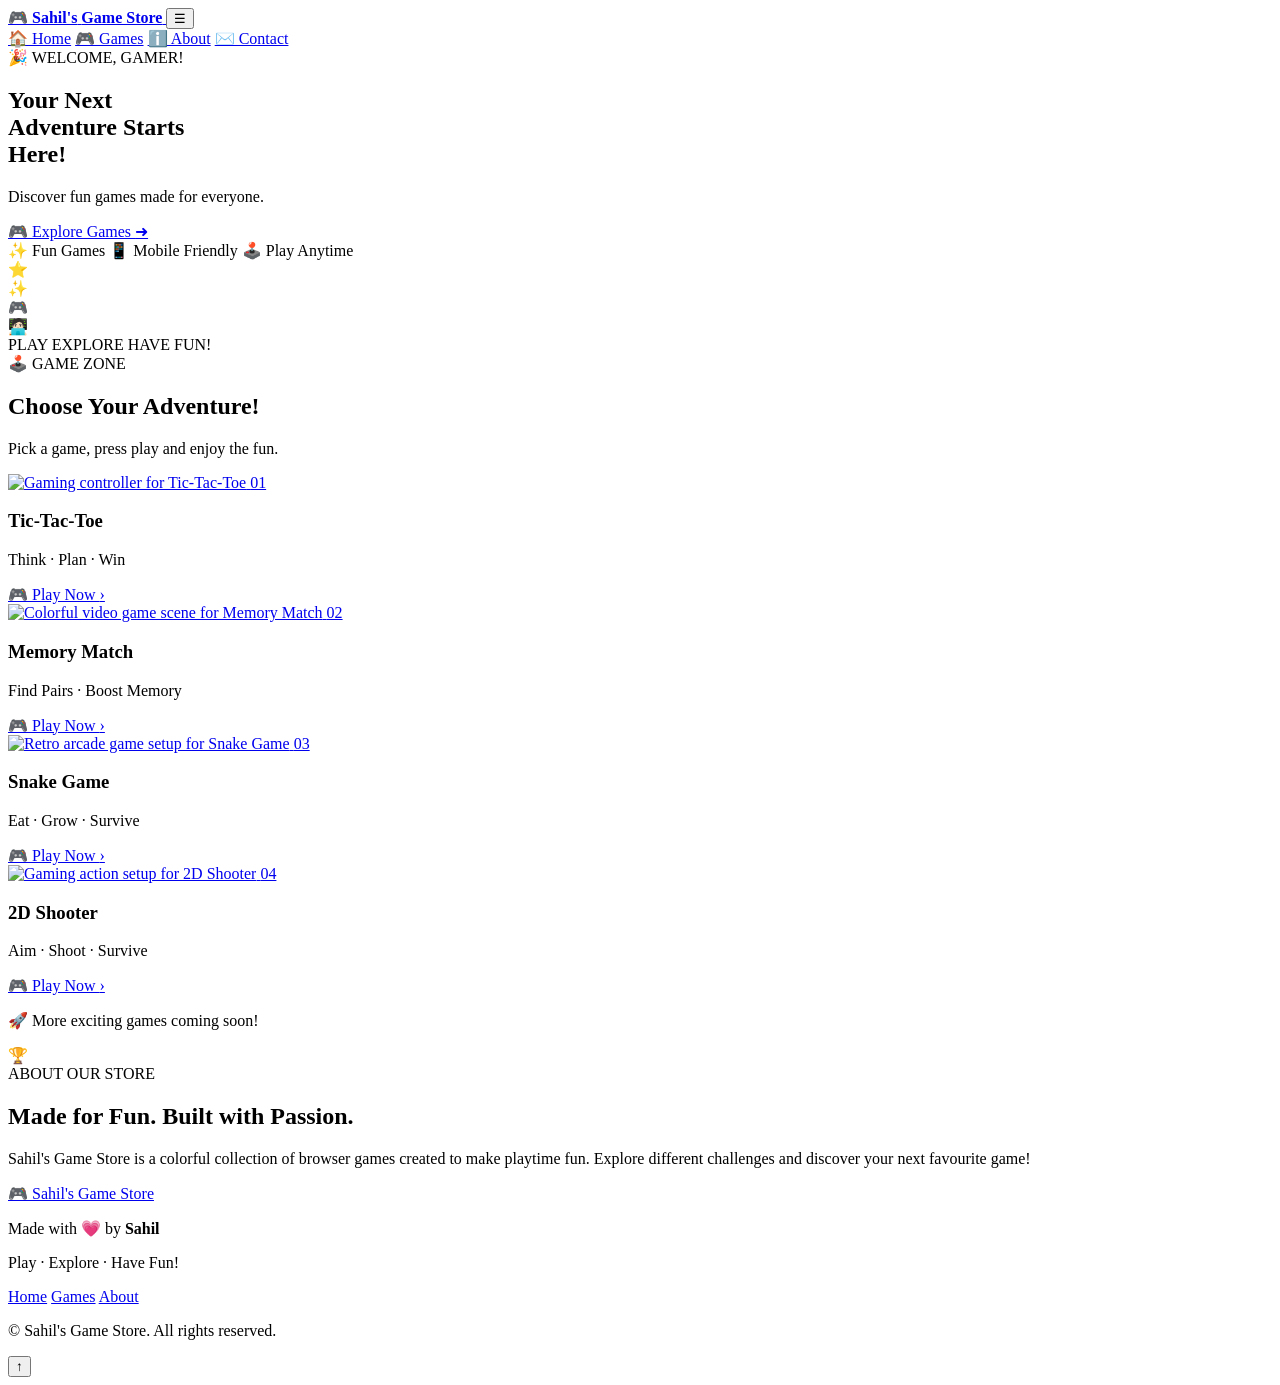
==== index.html @ 8248812a "Add files via upload" ====
<!DOCTYPE html>
<html lang="en">
<head>
  <meta charset="UTF-8">
  <meta name="viewport" content="width=device-width, initial-scale=1.0">

  <meta name="theme-color" content="#06143b">
  <meta name="description" content="Sahil's Game Store — Play, Explore, Have Fun!">

  <title>Sahil's Game Store | Play & Have Fun</title>

  <link rel="stylesheet" href="styles/style.css">
</head>
<body>

  <!-- ========== HEADER ========== -->
  <header class="header">
    <a href="#home" class="brand">
      <span class="brand-icon">🎮</span>
      <span class="brand-text">
        <strong>Sahil's</strong>
        <b>Game Store</b>
      </span>
    </a>

    <button class="menu-toggle" id="menuToggle"
      aria-label="Toggle navigation" aria-expanded="false">
      ☰
    </button>

    <nav class="navbar" id="navbar">
      <a href="#home" class="nav-link active">🏠 Home</a>
      <a href="#games" class="nav-link">🎮 Games</a>
      <a href="#about" class="nav-link">ℹ️ About</a>
      <a href="#contact" class="nav-link">✉️ Contact</a>
    </nav>
  </header>

  <main>
    <!-- ========== HERO SECTION ========== -->
    <section class="hero" id="home">
      <div class="hero-content">
        <span class="hero-tag">🎉 WELCOME, GAMER!</span>

        <h1>
          Your Next<br>
          <span>Adventure Starts</span><br>
          Here!
        </h1>

        <p>Discover fun games made for everyone.</p>

        <a href="#games" class="hero-button">
          🎮 Explore Games <span>➜</span>
        </a>

        <div class="hero-features">
          <span>✨ Fun Games</span>
          <span>📱 Mobile Friendly</span>
          <span>🕹️ Play Anytime</span>
        </div>
      </div>

      <div class="hero-art">
        <div class="art-glow"></div>

        <div class="floating-icon star-one">⭐</div>
        <div class="floating-icon star-two">✨</div>
        <div class="floating-icon star-three">🎮</div>

        <div class="gamer-emoji" aria-label="Cartoon gamer">🧑🏻‍💻</div>
        <div class="gamer-caption">
          <span>PLAY</span>
          <span>EXPLORE</span>
          <span>HAVE FUN!</span>
        </div>
      </div>
    </section>

    <!-- ========== GAMES SECTION ========== -->
    <section class="games-section" id="games">
      <div class="section-heading">
        <span class="section-tag">🕹️ GAME ZONE</span>
        <h2>Choose Your <span>Adventure!</span></h2>
        <p>Pick a game, press play and enjoy the fun.</p>
      </div>

      <div class="game-grid">

        <!-- GAME 1 -->
        <article class="game-card yellow-card">
          <a class="game-image-link"
             href="games/tic-tac-toe/index.html"
             aria-label="Play Tic-Tac-Toe">
            <img
              src="https://images.unsplash.com/photo-1612287230202-1ff1d85d1bdf?auto=format&fit=crop&w=900&q=85"
              alt="Gaming controller for Tic-Tac-Toe"
              class="game-image"
              loading="lazy">
            <span class="game-number">01</span>
          </a>

          <div class="game-info">
            <h3>Tic-Tac-Toe</h3>
            <p>Think · Plan · Win</p>
            <a href="games/tic-tac-toe/index.html"
               class="play-button">🎮 Play Now <span>›</span></a>
          </div>
        </article>

        <!-- GAME 2 -->
        <article class="game-card cyan-card">
          <a class="game-image-link"
             href="games/memory-match/index.html"
             aria-label="Play Memory Match">
            <img
              src="https://images.unsplash.com/photo-1493711662062-fa541adb3fc8?auto=format&fit=crop&w=900&q=85"
              alt="Colorful video game scene for Memory Match"
              class="game-image"
              loading="lazy">
            <span class="game-number">02</span>
          </a>

          <div class="game-info">
            <h3>Memory Match</h3>
            <p>Find Pairs · Boost Memory</p>
            <a href="games/memory-match/index.html"
               class="play-button">🎮 Play Now <span>›</span></a>
          </div>
        </article>

        <!-- GAME 3 -->
        <article class="game-card green-card">
          <a class="game-image-link"
             href="games/snake-game/index.html"
             aria-label="Play Snake Game">
            <img
              src="https://images.unsplash.com/photo-1550745165-9bc0b252726f?auto=format&fit=crop&w=900&q=85"
              alt="Retro arcade game setup for Snake Game"
              class="game-image"
              loading="lazy">
            <span class="game-number">03</span>
          </a>

          <div class="game-info">
            <h3>Snake Game</h3>
            <p>Eat · Grow · Survive</p>
            <a href="games/snake-game/index.html"
               class="play-button">🎮 Play Now <span>›</span></a>
          </div>
        </article>

        <!-- GAME 4 -->
        <article class="game-card pink-card">
          <a class="game-image-link"
             href="games/2d-shooter/index.html"
             aria-label="Play 2D Shooter">
            <img
              src="https://images.unsplash.com/photo-1542751371-adc38448a05e?auto=format&fit=crop&w=900&q=85"
              alt="Gaming action setup for 2D Shooter"
              class="game-image"
              loading="lazy">
            <span class="game-number">04</span>
          </a>

          <div class="game-info">
            <h3>2D Shooter</h3>
            <p>Aim · Shoot · Survive</p>
            <a href="games/2d-shooter/index.html"
               class="play-button">🎮 Play Now <span>›</span></a>
          </div>
        </article>

      </div>

      <p class="more-games">
        🚀 More exciting games coming soon!
      </p>
    </section>

    <!-- ========== ABOUT SECTION ========== -->
    <section class="about-section" id="about">
      <div class="about-icon">🏆</div>
      <div>
        <span class="section-tag">ABOUT OUR STORE</span>
        <h2>Made for Fun. Built with Passion.</h2>
        <p>
          Sahil's Game Store is a colorful collection of browser games
          created to make playtime fun. Explore different challenges
          and discover your next favourite game!
        </p>
      </div>
    </section>
  </main>

  <!-- ========== FOOTER ========== -->
  <footer class="footer" id="contact">
    <div class="footer-wave"></div>

    <div class="footer-content">
      <a href="#home" class="footer-brand">🎮 Sahil's Game Store</a>
      <p>Made with 💗 by <strong>Sahil</strong></p>
      <p class="footer-tagline">Play · Explore · Have Fun!</p>

      <div class="footer-links">
        <a href="#home">Home</a>
        <a href="#games">Games</a>
        <a href="#about">About</a>
      </div>

      <p class="copyright">
        © <span id="year"></span> Sahil's Game Store. All rights reserved.
      </p>
    </div>
  </footer>

  <button id="backToTop" class="back-to-top"
    aria-label="Back to top">↑</button>

  <script src="scripts/script.js"></script>
</body>
</html>
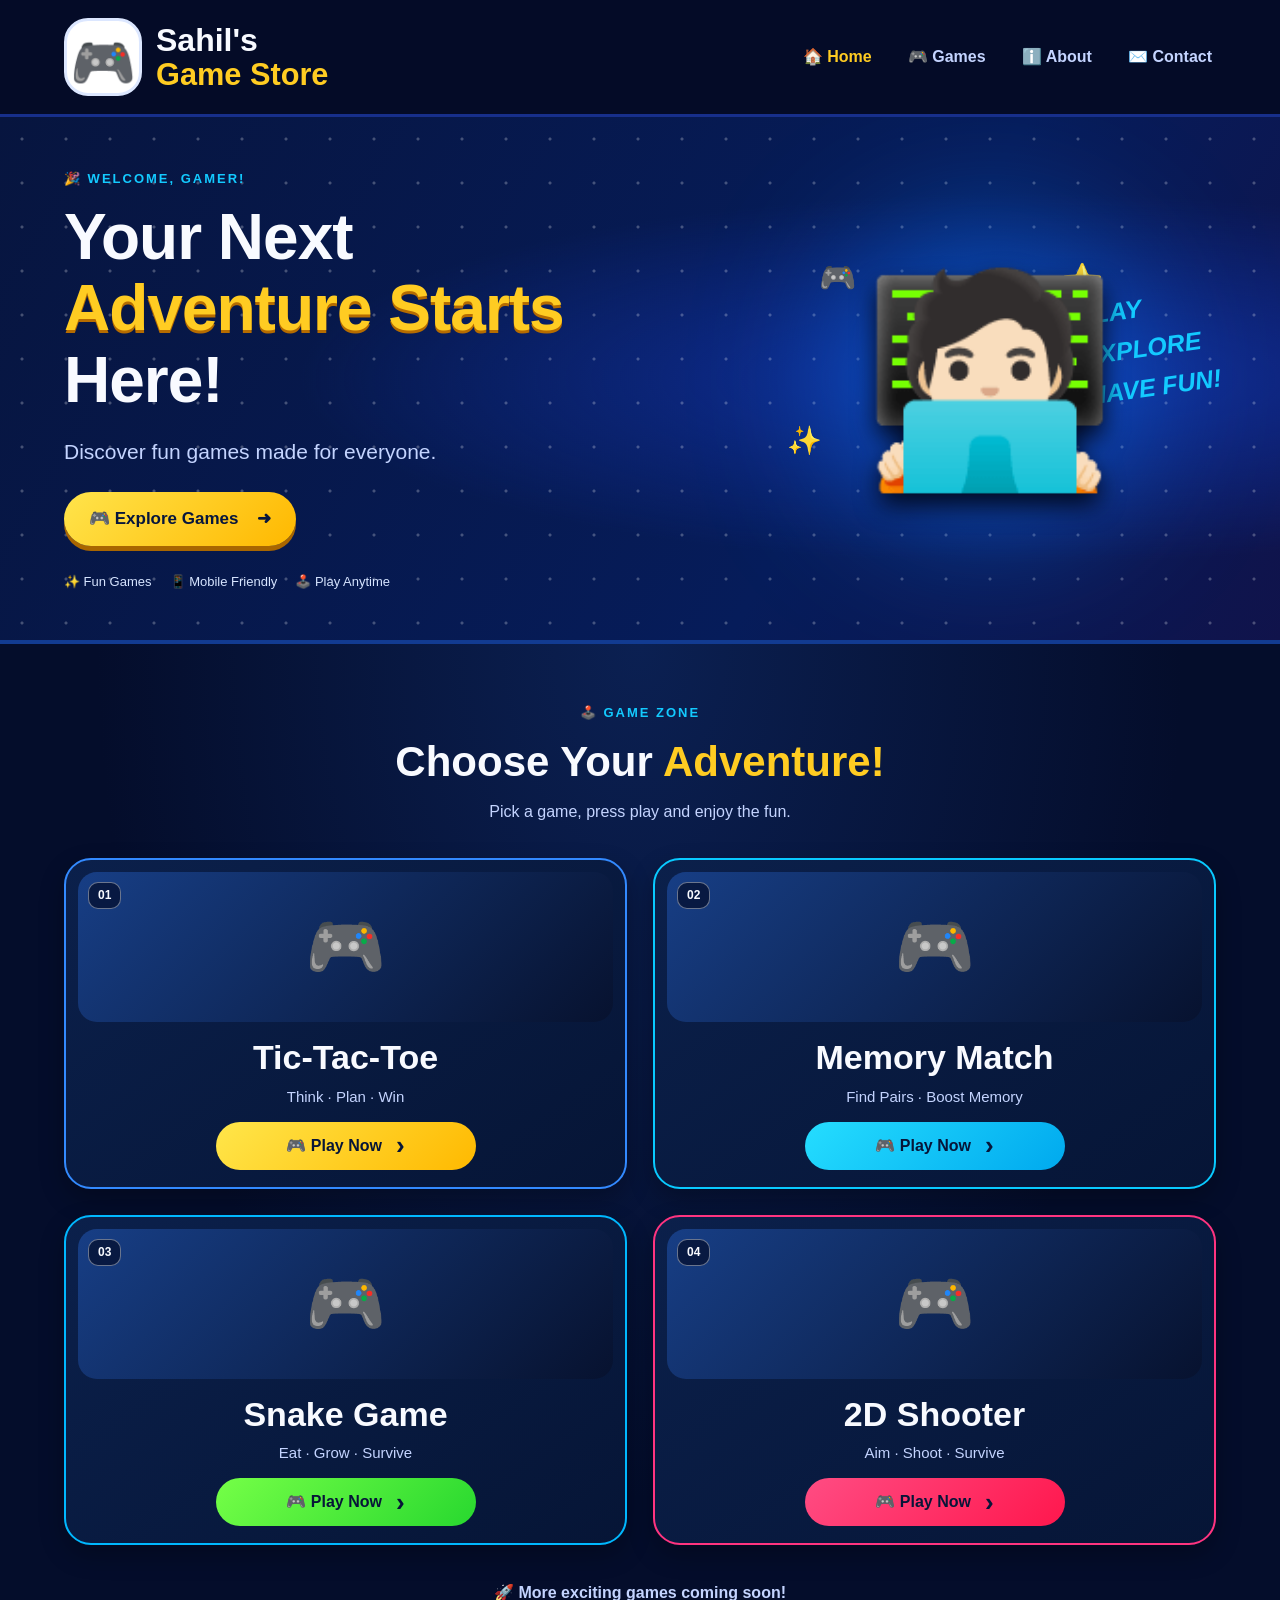
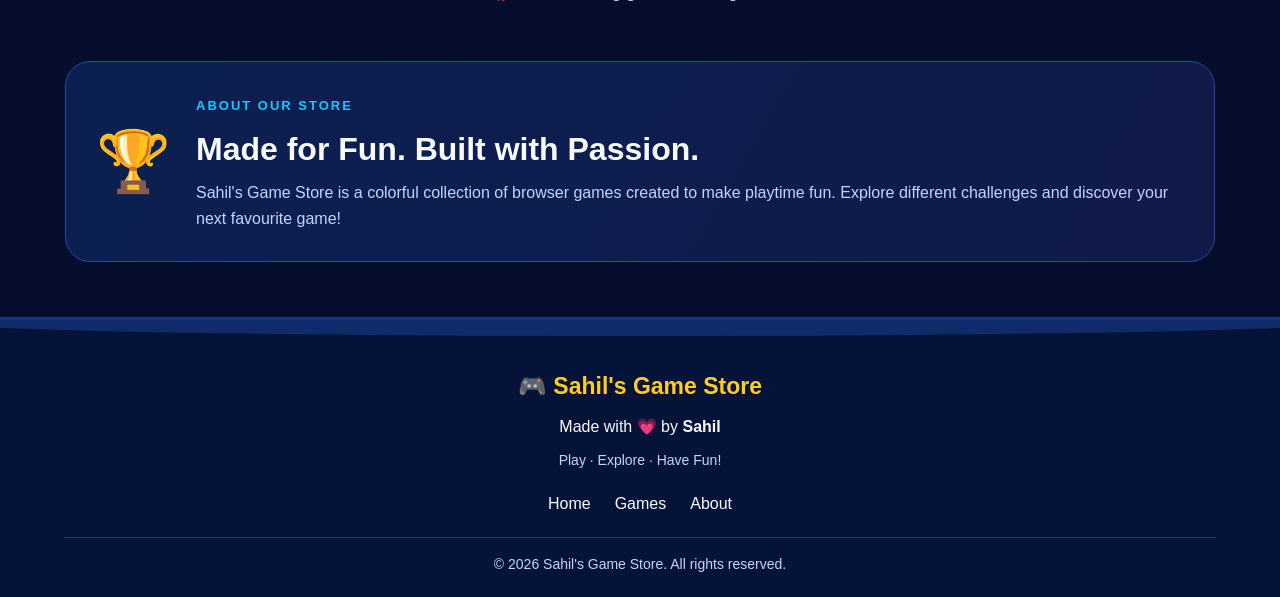
==== commit 7c686f59: "Update index.html" ====
--- a/index.html
+++ b/index.html
@@ -10,7 +10,7 @@
 
   <title>Sahil's Game Store | Play & Have Fun</title>
 
-  <link rel="stylesheet" href="styles/style.css">
+  <link rel="stylesheet" href="style.css">
 </head>
 <body>
 
@@ -218,6 +218,6 @@
   <button id="backToTop" class="back-to-top"
     aria-label="Back to top">↑</button>
 
-  <script src="scripts/script.js"></script>
+  <script src="script.js"></script>
 </body>
 </html>
--- a/style.css
+++ b/style.css
@@ -0,0 +1,990 @@
+
+/* =====================================
+   SAHIL'S GAME STORE
+   1. Global Styles
+===================================== */
+
+:root {
+  --bg: #040d2b;
+  --bg-light: #081b48;
+  --card: #071b43;
+  --yellow: #ffcc22;
+  --cyan: #13caff;
+  --green: #55f044;
+  --pink: #ff3474;
+  --white: #f8faff;
+  --muted: #c4d4ff;
+}
+
+* {
+  margin: 0;
+  padding: 0;
+  box-sizing: border-box;
+}
+
+html {
+  scroll-behavior: smooth;
+  scroll-padding-top: 100px;
+}
+
+body {
+  font-family: Arial, Helvetica, sans-serif;
+  background: var(--bg);
+  color: var(--white);
+  overflow-x: hidden;
+  line-height: 1.6;
+}
+
+a {
+  color: inherit;
+  text-decoration: none;
+}
+
+button, a {
+  -webkit-tap-highlight-color: transparent;
+}
+
+button {
+  font: inherit;
+}
+
+img {
+  display: block;
+  max-width: 100%;
+}
+
+section {
+  scroll-margin-top: 100px;
+}
+
+/* =====================================
+   2. HEADER
+===================================== */
+
+.header {
+  width: 100%;
+  min-height: 105px;
+  padding: 18px 5%;
+  display: flex;
+  align-items: center;
+  justify-content: space-between;
+  gap: 24px;
+  background: #040b27;
+  border-bottom: 3px solid #172f8b;
+  position: sticky;
+  top: 0;
+  z-index: 1000;
+}
+
+.brand {
+  display: flex;
+  align-items: center;
+  gap: 14px;
+  flex-shrink: 0;
+}
+
+.brand-icon {
+  width: 78px;
+  height: 78px;
+  display: grid;
+  place-items: center;
+  font-size: 53px;
+  background: #fff;
+  border: 3px solid #dce7ff;
+  border-radius: 24px;
+}
+
+.brand-text {
+  display: flex;
+  flex-direction: column;
+  line-height: 1.1;
+}
+
+.brand-text strong {
+  font-size: clamp(24px, 2.5vw, 36px);
+}
+
+.brand-text b {
+  color: var(--yellow);
+  font-size: clamp(23px, 2.4vw, 35px);
+}
+
+.navbar {
+  display: flex;
+  align-items: center;
+  justify-content: center;
+  gap: clamp(12px, 2.2vw, 32px);
+}
+
+.nav-link {
+  font-size: 16px;
+  font-weight: bold;
+  color: var(--muted);
+  padding: 10px 4px;
+  white-space: nowrap;
+  transition: color 0.25s, transform 0.25s;
+}
+
+.nav-link:hover,
+.nav-link.active {
+  color: var(--yellow);
+}
+
+.nav-link:hover {
+  transform: translateY(-2px);
+}
+
+.menu-toggle {
+  display: none;
+  background: var(--bg-light);
+  color: var(--white);
+  border: 1px solid #244c9a;
+  border-radius: 12px;
+  padding: 8px 13px;
+  cursor: pointer;
+  font-size: 24px;
+}
+
+/* =====================================
+   3. HERO SECTION
+===================================== */
+
+.hero {
+  position: relative;
+  isolation: isolate;
+  min-height: 405px;
+  padding: 48px 5%;
+  display: grid;
+  grid-template-columns: 1.2fr 0.8fr;
+  align-items: center;
+  gap: 24px;
+  overflow: hidden;
+  background:
+    radial-gradient(ellipse at 80% 50%, #102f9b 0%, transparent 50%),
+    linear-gradient(120deg, #07153f, #061c5a 65%, #10134b);
+  border-bottom: 4px solid #123b91;
+}
+
+.hero::before {
+  content: "";
+  position: absolute;
+  inset: 0;
+  z-index: -1;
+  pointer-events: none;
+  opacity: 0.25;
+  background-image:
+    radial-gradient(circle, #fff 1px, transparent 2px);
+  background-size: 44px 44px;
+}
+
+.hero-content {
+  max-width: 680px;
+  z-index: 2;
+}
+
+.hero-tag,
+.section-tag {
+  display: inline-block;
+  color: var(--cyan);
+  font-size: 13px;
+  font-weight: 800;
+  letter-spacing: 2px;
+  margin-bottom: 12px;
+}
+
+.hero h1 {
+  font-size: clamp(36px, 5vw, 65px);
+  line-height: 1.12;
+  font-weight: 900;
+  letter-spacing: -1px;
+}
+
+.hero h1 span {
+  color: var(--yellow);
+  text-shadow: 0 3px 0 #b66c00;
+}
+
+.hero-content > p {
+  margin-top: 18px;
+  font-size: clamp(15px, 1.8vw, 21px);
+  color: var(--muted);
+}
+
+.hero-button {
+  margin-top: 24px;
+  display: inline-flex;
+  align-items: center;
+  gap: 18px;
+  padding: 13px 25px;
+  border-radius: 50px;
+  background: linear-gradient(135deg, #ffe44b, #ffb800);
+  color: #07163d;
+  font-size: 17px;
+  font-weight: 900;
+  box-shadow: 0 5px 0 #a96600;
+  transition: transform 0.2s, box-shadow 0.2s;
+}
+
+.hero-button:hover {
+  transform: translateY(-4px);
+  box-shadow: 0 9px 0 #a96600;
+}
+
+.hero-features {
+  margin-top: 26px;
+  display: flex;
+  flex-wrap: wrap;
+  gap: 10px 18px;
+  color: #d6e4ff;
+  font-size: 13px;
+}
+
+.hero-art {
+  min-height: 290px;
+  position: relative;
+  display: flex;
+  align-items: center;
+  justify-content: center;
+}
+
+.art-glow {
+  position: absolute;
+  width: min(75%, 300px);
+  aspect-ratio: 1;
+  background: #087bff;
+  filter: blur(75px);
+  opacity: 0.5;
+  border-radius: 50%;
+}
+
+.gamer-emoji {
+  position: relative;
+  z-index: 1;
+  font-size: clamp(110px, 17vw, 205px);
+  filter: drop-shadow(0 12px 12px #02091f);
+  animation: gamer-float 3s ease-in-out infinite;
+}
+
+.gamer-caption {
+  position: absolute;
+  right: 0;
+  top: 22%;
+  display: flex;
+  flex-direction: column;
+  color: var(--cyan);
+  font-size: clamp(16px, 2vw, 25px);
+  font-weight: 900;
+  font-style: italic;
+  transform: rotate(-8deg);
+}
+
+.floating-icon {
+  position: absolute;
+  animation: star-float 3s ease-in-out infinite;
+}
+
+.star-one {
+  top: 12%;
+  right: 25%;
+  font-size: 34px;
+}
+
+.star-two {
+  left: 5%;
+  bottom: 24%;
+  font-size: 28px;
+  animation-delay: 0.7s;
+}
+
+.star-three {
+  left: 12%;
+  top: 12%;
+  font-size: 30px;
+  animation-delay: 1.2s;
+}
+
+@keyframes gamer-float {
+  0%, 100% { transform: translateY(0); }
+  50% { transform: translateY(-12px); }
+}
+
+@keyframes star-float {
+  0%, 100% { transform: translateY(0) rotate(0); }
+  50% { transform: translateY(-12px) rotate(12deg); }
+}
+
+/* =====================================
+   4. GAME SECTION
+===================================== */
+
+.games-section {
+  padding: 55px 5% 45px;
+  background:
+    radial-gradient(ellipse at top, #0b2052 0%, transparent 60%),
+    var(--bg);
+}
+
+.section-heading {
+  text-align: center;
+  margin-bottom: 34px;
+}
+
+.section-heading h2 {
+  font-size: clamp(26px, 4vw, 42px);
+  line-height: 1.25;
+}
+
+.section-heading h2 span {
+  color: var(--yellow);
+}
+
+.section-heading p {
+  margin-top: 10px;
+  color: var(--muted);
+  font-size: 16px;
+}
+
+.game-grid {
+  max-width: 1250px;
+  margin: auto;
+  display: grid;
+  grid-template-columns: repeat(2, minmax(0, 1fr));
+  gap: 26px;
+}
+
+.game-card {
+  min-width: 0;
+  padding: 12px;
+  border: 2px solid var(--accent);
+  border-radius: 27px;
+  background: linear-gradient(145deg, #0b204b, #061536);
+  box-shadow: 0 10px 25px #0004;
+  overflow: hidden;
+  transition: transform 0.25s, box-shadow 0.25s;
+}
+
+.game-card:hover {
+  transform: translateY(-7px);
+  box-shadow: 0 16px 32px #0006, 0 0 16px var(--accent-glow);
+}
+
+.yellow-card {
+  --accent: #338aff;
+  --accent-glow: #338aff55;
+  --button: linear-gradient(135deg, #ffe64a, #ffb900);
+}
+
+.cyan-card {
+  --accent: #09caff;
+  --accent-glow: #09caff55;
+  --button: linear-gradient(135deg, #25ddff, #00a9ee);
+}
+
+.green-card {
+  --accent: #00b8ff;
+  --accent-glow: #00b8ff55;
+  --button: linear-gradient(135deg, #75ff47, #28d82f);
+}
+
+.pink-card {
+  --accent: #ff3480;
+  --accent-glow: #ff348055;
+  --button: linear-gradient(135deg, #ff4c83, #ff174d);
+}
+
+.game-image-link {
+  display: block;
+  position: relative;
+  overflow: hidden;
+  border-radius: 19px;
+  background: #14285a;
+}
+
+.game-image {
+  width: 100%;
+  aspect-ratio: 1.8 / 1;
+  object-fit: cover;
+  transition: transform 0.4s;
+}
+
+.game-card:hover .game-image {
+  transform: scale(1.06);
+}
+
+.game-number {
+  position: absolute;
+  top: 10px;
+  left: 10px;
+  background: #061538d9;
+  border: 1px solid #ffffff66;
+  border-radius: 10px;
+  padding: 3px 9px;
+  font-size: 12px;
+  font-weight: 800;
+}
+
+.game-info {
+  text-align: center;
+  padding: 14px 5px 5px;
+}
+
+.game-info h3 {
+  font-size: clamp(21px, 3vw, 34px);
+  line-height: 1.25;
+}
+
+.game-info p {
+  color: var(--muted);
+  margin: 6px 0 13px;
+  font-size: 15px;
+}
+
+.play-button {
+  width: min(100%, 260px);
+  min-height: 48px;
+  margin: 0 auto;
+  padding: 10px 18px;
+  border-radius: 30px;
+  display: flex;
+  align-items: center;
+  justify-content: center;
+  gap: 14px;
+  background: var(--button);
+  color: #071538;
+  font-weight: 900;
+  font-size: 16px;
+  transition: transform 0.2s, filter 0.2s;
+}
+
+.play-button span {
+  font-size: 26px;
+  line-height: 0.8;
+}
+
+.play-button:hover {
+  transform: scale(1.04);
+  filter: brightness(1.08);
+}
+
+.more-games {
+  text-align: center;
+  margin-top: 35px;
+  color: var(--muted);
+  font-weight: bold;
+}
+
+/* =====================================
+   5. ABOUT
+===================================== */
+
+.about-section {
+  max-width: 1150px;
+  margin: 10px auto 55px;
+  padding: 30px;
+  display: flex;
+  align-items: center;
+  gap: 25px;
+  background: linear-gradient(120deg, #0b2051, #101a49);
+  border: 1px solid #244d96;
+  border-radius: 25px;
+  width: 90%;
+}
+
+.about-icon {
+  flex-shrink: 0;
+  font-size: 60px;
+}
+
+.about-section h2 {
+  font-size: clamp(23px, 3vw, 32px);
+  line-height: 1.3;
+}
+
+.about-section p {
+  margin-top: 10px;
+  color: var(--muted);
+}
+
+/* =====================================
+   6. FOOTER
+===================================== */
+
+.footer {
+  position: relative;
+  padding: 48px 5% 22px;
+  background: #061338;
+  border-top: 3px solid #14367f;
+  text-align: center;
+  overflow: hidden;
+}
+
+.footer-wave {
+  position: absolute;
+  top: -12px;
+  left: -5%;
+  width: 110%;
+  height: 28px;
+  border-radius: 50%;
+  background: #102b69;
+}
+
+.footer-content {
+  position: relative;
+}
+
+.footer-brand {
+  font-size: 23px;
+  font-weight: 900;
+  color: var(--yellow);
+}
+
+.footer-content > p {
+  margin-top: 9px;
+}
+
+.footer-tagline,
+.copyright {
+  color: var(--muted);
+  font-size: 14px;
+}
+
+.footer-links {
+  margin: 20px 0;
+  display: flex;
+  justify-content: center;
+  flex-wrap: wrap;
+  gap: 24px;
+}
+
+.footer-links a:hover {
+  color: var(--cyan);
+}
+
+.copyright {
+  padding-top: 15px;
+  border-top: 1px solid #263968;
+}
+
+/* =====================================
+   7. BACK TO TOP
+===================================== */
+
+.back-to-top {
+  position: fixed;
+  bottom: 20px;
+  right: 20px;
+  width: 46px;
+  height: 46px;
+  display: none;
+  place-items: center;
+  border: 0;
+  border-radius: 50%;
+  background: var(--yellow);
+  color: #061338;
+  font-size: 25px;
+  font-weight: 900;
+  cursor: pointer;
+  z-index: 900;
+  box-shadow: 0 4px 15px #0006;
+}
+
+.back-to-top.visible {
+  display: grid;
+}
+
+/* =====================================
+   8. TABLET
+===================================== */
+
+@media (max-width: 900px) {
+  .header {
+    padding: 14px 4%;
+    gap: 12px;
+  }
+
+  .brand-icon {
+    width: 60px;
+    height: 60px;
+    font-size: 40px;
+    border-radius: 18px;
+  }
+
+  .navbar {
+    gap: 12px;
+  }
+
+  .nav-link {
+    font-size: 14px;
+  }
+
+  .hero {
+    padding: 40px 4%;
+    min-height: 360px;
+  }
+
+  .hero-art {
+    min-height: 240px;
+  }
+
+  .gamer-caption {
+    right: -5px;
+  }
+
+  .game-grid {
+    gap: 18px;
+  }
+
+  .game-card {
+    padding: 9px;
+    border-radius: 22px;
+  }
+
+  .play-button {
+    font-size: 14px;
+    min-height: 44px;
+  }
+}
+
+/* =====================================
+   9. MOBILE
+===================================== */
+
+@media (max-width: 650px) {
+  html {
+    scroll-padding-top: 80px;
+  }
+
+  section {
+    scroll-margin-top: 80px;
+  }
+
+  .header {
+    min-height: 76px;
+    padding: 10px 4%;
+    gap: 8px;
+  }
+
+  .brand {
+    gap: 9px;
+  }
+
+  .brand-icon {
+    width: 49px;
+    height: 49px;
+    font-size: 32px;
+    border-radius: 14px;
+  }
+
+  .brand-text strong {
+    font-size: clamp(18px, 5vw, 25px);
+  }
+
+  .brand-text b {
+    font-size: clamp(17px, 4.7vw, 24px);
+  }
+
+  .menu-toggle {
+    display: block;
+    flex-shrink: 0;
+  }
+
+  .navbar {
+    display: none;
+    position: absolute;
+    top: calc(100% + 2px);
+    left: 0;
+    right: 0;
+    padding: 15px 5%;
+    background: #071438;
+    border-bottom: 2px solid #2546a0;
+    box-shadow: 0 10px 20px #0006;
+    flex-direction: column;
+    align-items: stretch;
+    gap: 5px;
+  }
+
+  .navbar.open {
+    display: flex;
+  }
+
+  .nav-link {
+    padding: 10px 12px;
+    border-radius: 10px;
+    font-size: 15px;
+  }
+
+  .nav-link:hover,
+  .nav-link.active {
+    background: #132653;
+  }
+
+  .hero {
+    min-height: auto;
+    grid-template-columns: 1fr;
+    text-align: center;
+    gap: 4px;
+    padding: 36px 5% 24px;
+  }
+
+  .hero h1 {
+    font-size: clamp(34px, 8.5vw, 48px);
+    letter-spacing: -0.5px;
+  }
+
+  .hero-content > p {
+    font-size: 15px;
+  }
+
+  .hero-button {
+    margin-top: 20px;
+    padding: 12px 21px;
+    font-size: 15px;
+  }
+
+  .hero-features {
+    justify-content: center;
+    gap: 8px 13px;
+    font-size: 11px;
+  }
+
+  .hero-art {
+    min-height: 190px;
+  }
+
+  .gamer-emoji {
+    font-size: clamp(105px, 33vw, 155px);
+  }
+
+  .gamer-caption {
+    right: 3%;
+    top: 22%;
+    font-size: 15px;
+  }
+
+  .star-one {
+    right: 25%;
+    font-size: 24px;
+  }
+
+  .star-two {
+    left: 12%;
+    font-size: 22px;
+  }
+
+  .star-three {
+    left: 16%;
+    font-size: 22px;
+  }
+
+  .games-section {
+    padding: 38px 4% 32px;
+  }
+
+  .section-heading {
+    margin-bottom: 23px;
+  }
+
+  .section-heading h2 {
+    font-size: clamp(24px, 6vw, 32px);
+  }
+
+  .section-heading p {
+    font-size: 14px;
+  }
+
+  .game-grid {
+    grid-template-columns: repeat(2, minmax(0, 1fr));
+    gap: 12px;
+  }
+
+  .game-card {
+    padding: 7px;
+    border-radius: 17px;
+  }
+
+  .game-image-link {
+    border-radius: 12px;
+  }
+
+  .game-image {
+    aspect-ratio: 1.15 / 1;
+  }
+
+  .game-number {
+    top: 6px;
+    left: 6px;
+    padding: 2px 6px;
+    font-size: 10px;
+  }
+
+  .game-info {
+    padding: 10px 2px 3px;
+  }
+
+  .game-info h3 {
+    font-size: clamp(15px, 4vw, 21px);
+    overflow-wrap: anywhere;
+  }
+
+  .game-info p {
+    font-size: clamp(10px, 2.8vw, 13px);
+    line-height: 1.4;
+    min-height: 32px;
+    margin: 5px 0 9px;
+  }
+
+  .play-button {
+    min-height: 37px;
+    width: 100%;
+    padding: 7px 5px;
+    gap: 5px;
+    font-size: clamp(10px, 2.8vw, 13px);
+  }
+
+  .play-button span {
+    font-size: 20px;
+  }
+
+  .more-games {
+    font-size: 13px;
+    margin-top: 25px;
+  }
+
+  .about-section {
+    width: 92%;
+    margin: 5px auto 35px;
+    padding: 20px;
+    gap: 14px;
+    align-items: flex-start;
+    border-radius: 19px;
+  }
+
+  .about-icon {
+    font-size: 38px;
+  }
+
+  .about-section h2 {
+    font-size: 21px;
+  }
+
+  .about-section p {
+    font-size: 13px;
+  }
+
+  .footer {
+    padding: 40px 5% 20px;
+  }
+
+  .footer-brand {
+    font-size: 20px;
+  }
+
+  .footer-links {
+    gap: 18px;
+  }
+
+  .copyright {
+    font-size: 11px;
+  }
+
+  .back-to-top {
+    width: 40px;
+    height: 40px;
+    bottom: 12px;
+    right: 12px;
+  }
+}
+
+/* =====================================
+   10. VERY SMALL PHONES
+===================================== */
+
+@media (max-width: 360px) {
+  .brand-icon {
+    width: 42px;
+    height: 42px;
+    font-size: 28px;
+  }
+
+  .brand-text strong,
+  .brand-text b {
+    font-size: 17px;
+  }
+
+  .menu-toggle {
+    padding: 6px 10px;
+    font-size: 21px;
+  }
+
+  .game-grid {
+    gap: 8px;
+  }
+
+  .game-card {
+    padding: 5px;
+  }
+
+  .game-info h3 {
+    font-size: 14px;
+  }
+
+  .game-info p {
+    font-size: 10px;
+  }
+
+  .play-button {
+    font-size: 10px;
+  }
+
+  .about-section {
+    padding: 14px;
+  }
+}
+
+/* =====================================
+   11. LANDSCAPE PHONE
+===================================== */
+
+@media (max-height: 500px) and (orientation: landscape)
+       and (max-width: 900px) {
+  .hero {
+    grid-template-columns: 1.2fr 0.8fr;
+    padding-top: 24px;
+    padding-bottom: 20px;
+  }
+
+  .hero-art {
+    min-height: 190px;
+  }
+
+  .gamer-emoji {
+    font-size: 125px;
+  }
+
+  .hero h1 {
+    font-size: clamp(28px, 5vw, 40px);
+  }
+}
+
+/* =====================================
+   12. ACCESSIBILITY
+===================================== */
+
+a:focus-visible,
+button:focus-visible {
+  outline: 3px solid #fff;
+  outline-offset: 4px;
+}
+
+@media (prefers-reduced-motion: reduce) {
+  *,
+  *::before,
+  *::after {
+    scroll-behavior: auto !important;
+    animation-duration: 0.01ms !important;
+    animation-iteration-count: 1 !important;
+    transition-duration: 0.01ms !important;
+  }
+}
+
+
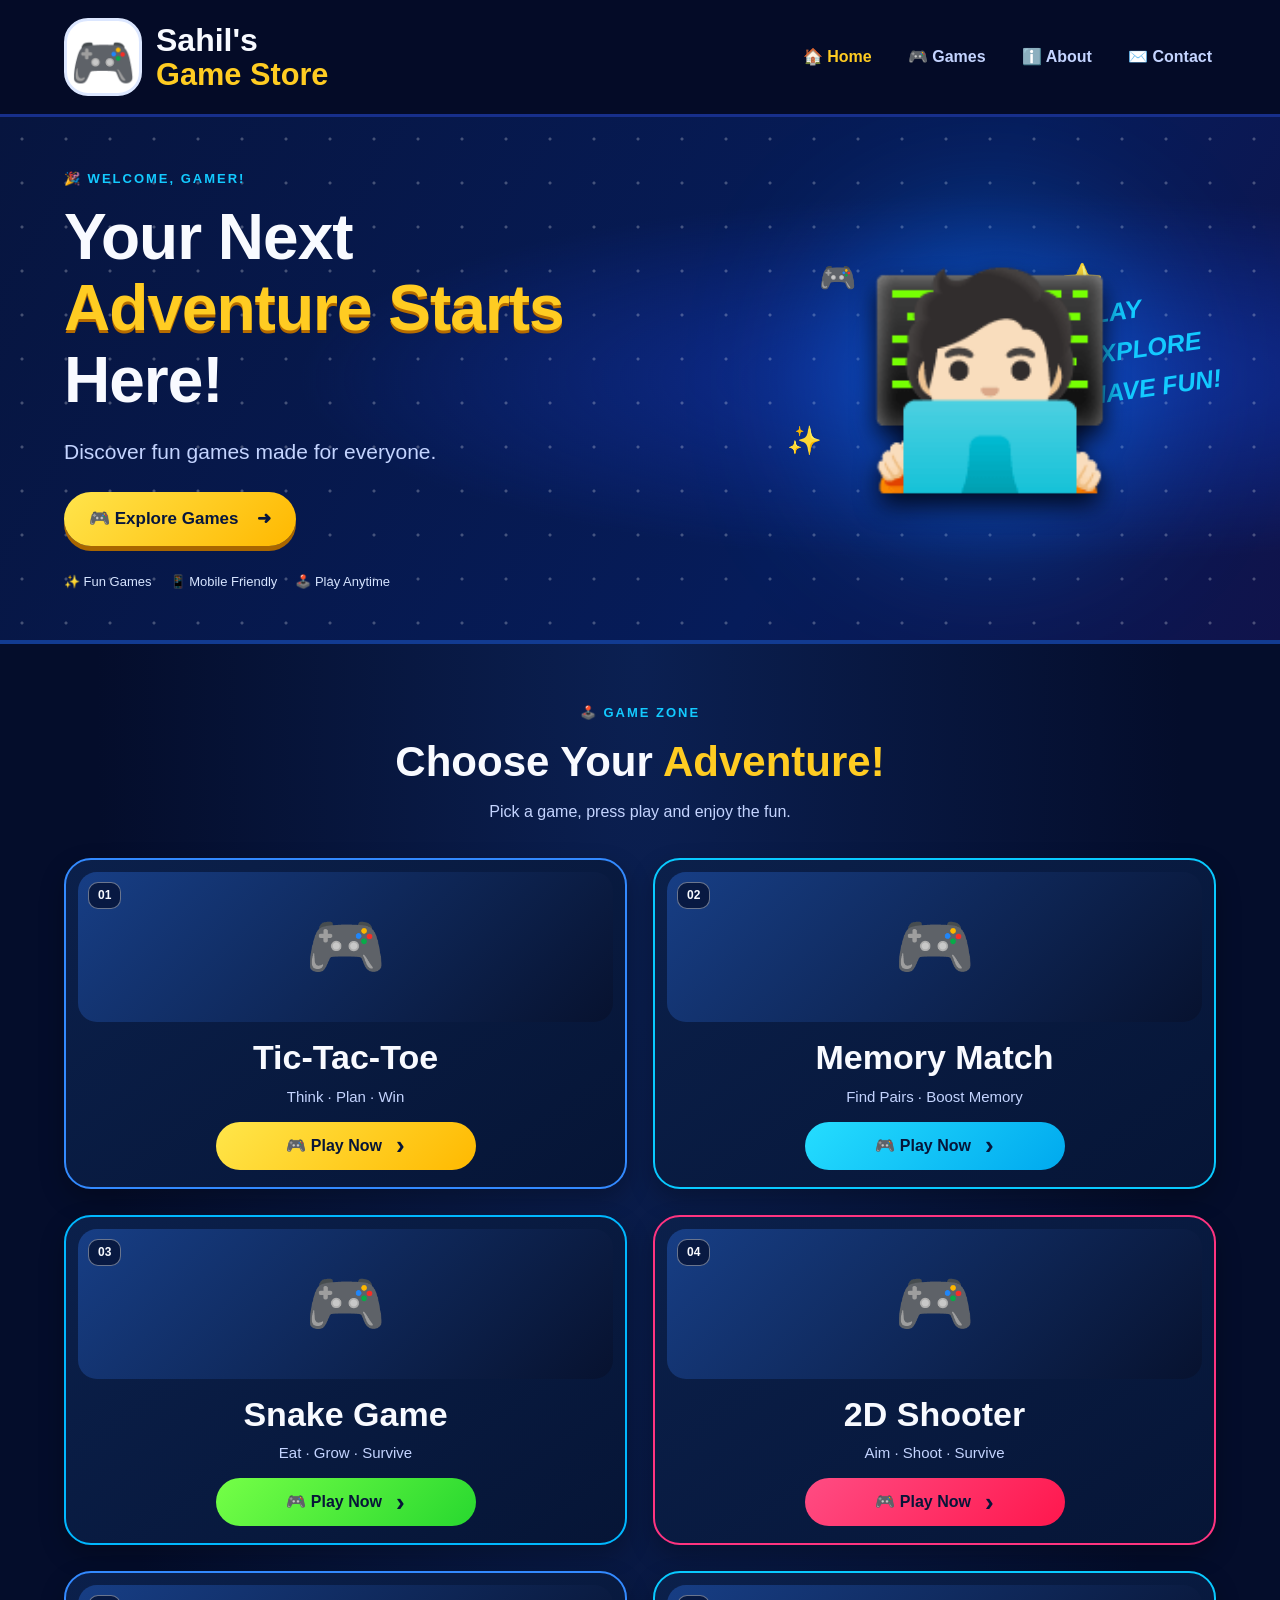
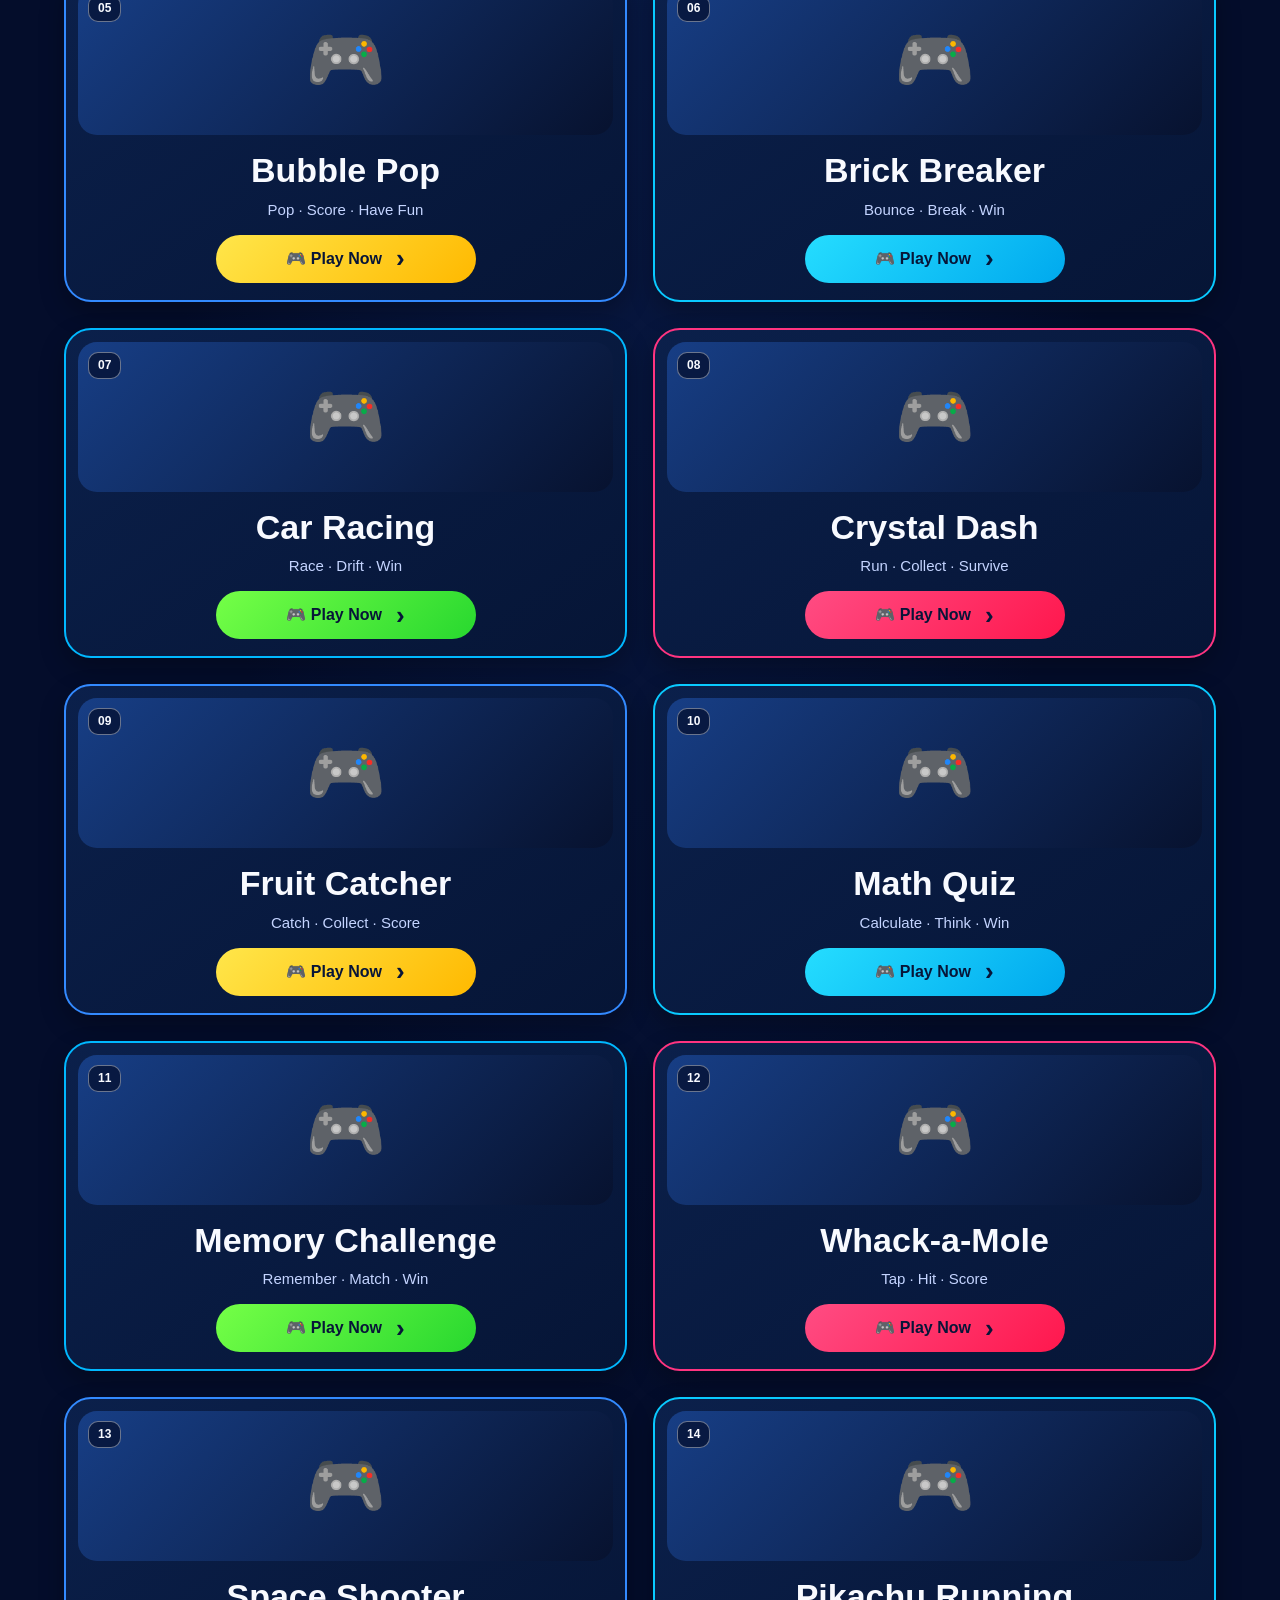
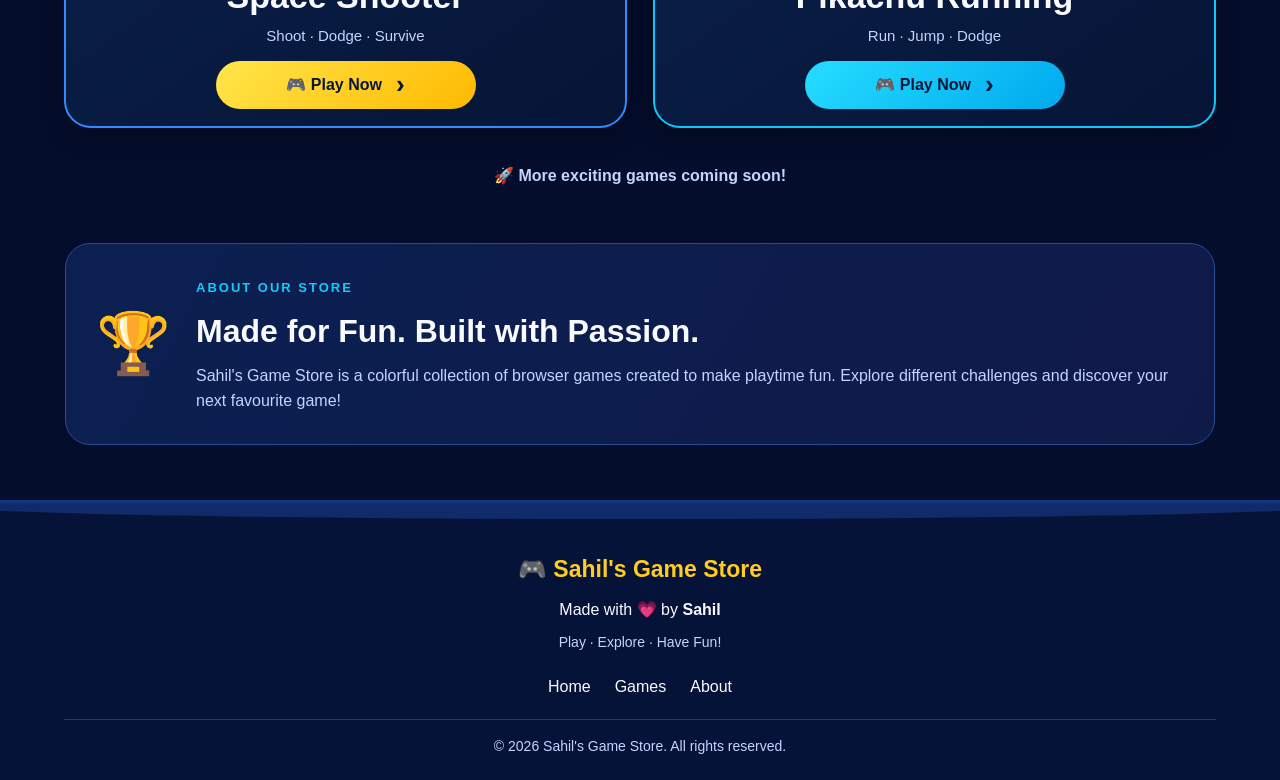
==== commit 2abf7a20: "Add files via upload" ====
--- a/index.html
+++ b/index.html
@@ -91,7 +91,7 @@
         <!-- GAME 1 -->
         <article class="game-card yellow-card">
           <a class="game-image-link"
-             href="games/tic-tac-toe/index.html"
+             href="tik-tak-toi.html"
              aria-label="Play Tic-Tac-Toe">
             <img
               src="https://images.unsplash.com/photo-1612287230202-1ff1d85d1bdf?auto=format&fit=crop&w=900&q=85"
@@ -104,7 +104,7 @@
           <div class="game-info">
             <h3>Tic-Tac-Toe</h3>
             <p>Think · Plan · Win</p>
-            <a href="games/tic-tac-toe/index.html"
+            <a href="tik-tak-toi.html"
                class="play-button">🎮 Play Now <span>›</span></a>
           </div>
         </article>
@@ -112,7 +112,7 @@
         <!-- GAME 2 -->
         <article class="game-card cyan-card">
           <a class="game-image-link"
-             href="games/memory-match/index.html"
+             href="memory_match.html"
              aria-label="Play Memory Match">
             <img
               src="https://images.unsplash.com/photo-1493711662062-fa541adb3fc8?auto=format&fit=crop&w=900&q=85"
@@ -125,7 +125,7 @@
           <div class="game-info">
             <h3>Memory Match</h3>
             <p>Find Pairs · Boost Memory</p>
-            <a href="games/memory-match/index.html"
+            <a href="memory_match.html"
                class="play-button">🎮 Play Now <span>›</span></a>
           </div>
         </article>
@@ -133,7 +133,7 @@
         <!-- GAME 3 -->
         <article class="game-card green-card">
           <a class="game-image-link"
-             href="games/snake-game/index.html"
+             href="snake.html"
              aria-label="Play Snake Game">
             <img
               src="https://images.unsplash.com/photo-1550745165-9bc0b252726f?auto=format&fit=crop&w=900&q=85"
@@ -146,7 +146,7 @@
           <div class="game-info">
             <h3>Snake Game</h3>
             <p>Eat · Grow · Survive</p>
-            <a href="games/snake-game/index.html"
+            <a href="snake.html"
                class="play-button">🎮 Play Now <span>›</span></a>
           </div>
         </article>
@@ -154,7 +154,7 @@
         <!-- GAME 4 -->
         <article class="game-card pink-card">
           <a class="game-image-link"
-             href="games/2d-shooter/index.html"
+             href="battle_arina.html"
              aria-label="Play 2D Shooter">
             <img
               src="https://images.unsplash.com/photo-1542751371-adc38448a05e?auto=format&fit=crop&w=900&q=85"
@@ -167,11 +167,224 @@
           <div class="game-info">
             <h3>2D Shooter</h3>
             <p>Aim · Shoot · Survive</p>
-            <a href="games/2d-shooter/index.html"
+            <a href="battle_arina.html"
                class="play-button">🎮 Play Now <span>›</span></a>
           </div>
         </article>
-
+                
+        
+        <!-- GAME 5 -->
+        <article class="game-card yellow-card">
+          <a class="game-image-link"
+            href="bubble_pop.html"
+            aria-label="Play Bubble Pop">
+            <img
+              src="https://images.unsplash.com/photo-1535223289827-42f1e9919769?auto=format&fit=crop&w=900&q=85"
+              alt="Colorful neon lights for Bubble Pop game"
+              class="game-image"
+              loading="lazy">
+            <span class="game-number">05</span>
+          </a>
+          <div class="game-info">
+            <h3>Bubble Pop</h3>
+            <p>Pop · Score · Have Fun</p>
+            <a href="bubble_pop.html"
+              class="play-button">🎮 Play Now <span>›</span></a>
+          </div>
+        </article>
+
+                
+        <!-- GAME 6 -->
+        <article class="game-card cyan-card">
+          <a class="game-image-link"
+            href="brick_breaker.html"
+            aria-label="Play Brick Breaker">
+            <img
+              src="https://images.unsplash.com/photo-1511512578047-dfb367046420?auto=format&fit=crop&w=900&q=85"
+              alt="Gaming setup for Brick Breaker game"
+              class="game-image"
+              loading="lazy">
+            <span class="game-number">06</span>
+          </a>
+          
+          <div class="game-info">
+            <h3>Brick Breaker</h3>
+            <p>Bounce · Break · Win</p>
+            <a href="brick_breaker.html"
+              class="play-button">🎮 Play Now <span>›</span></a>
+          </div>
+        </article>
+
+        <!-- GAME 7 -->
+        <article class="game-card green-card">
+          <a class="game-image-link"
+            href="car_racing.html"
+            aria-label="Play Car Racing">
+            <img
+              src="https://images.unsplash.com/photo-1492144534655-ae79c964c9d7?auto=format&fit=crop&w=900&q=85"
+              alt="Sports car for Car Racing game"
+              class="game-image"
+              loading="lazy">
+            <span class="game-number">07</span>
+          </a>
+          
+          <div class="game-info">
+            <h3>Car Racing</h3>
+            <p>Race · Drift · Win</p>
+            <a href="car_racing.html"
+              class="play-button">🎮 Play Now <span>›</span></a>
+          </div>
+        </article>
+
+        <!-- GAME 8 -->
+        <article class="game-card pink-card">
+          <a class="game-image-link"
+            href="crystal_dash.html"
+            aria-label="Play Crystal Dash">
+            <img
+              src="https://images.unsplash.com/photo-1518709268805-4e9042af9f23?auto=format&fit=crop&w=900&q=85"
+              alt="Glowing crystals for Crystal Dash game"
+              class="game-image"
+              loading="lazy">
+            <span class="game-number">08</span>
+          </a>
+          
+          <div class="game-info">
+            <h3>Crystal Dash</h3>
+            <p>Run · Collect · Survive</p>
+            <a href="crystal_dash.html"
+              class="play-button">🎮 Play Now <span>›</span></a>
+          </div>
+        </article>
+        
+        <!-- FRUIT CATCHER GAME 9 -->
+        <article class="game-card yellow-card">
+          <a class="game-image-link"
+            href="fruit_catcher.html"
+            aria-label="Play Fruit Catcher">
+            <img
+              src="https://images.unsplash.com/photo-1610832958506-aa56368176cf?auto=format&fit=crop&w=900&q=85"
+              alt="Fresh colorful fruits for Fruit Catcher game"
+              class="game-image"
+              loading="lazy">
+            <span class="game-number">09</span>
+          </a>
+          
+          <div class="game-info">
+            <h3>Fruit Catcher</h3>
+            <p>Catch · Collect · Score</p>
+            <a href="fruit_catcher.html"
+              class="play-button">🎮 Play Now <span>›</span></a>
+          </div>
+        </article>
+        
+        
+        <!-- MATH QUIZ GAME 10 -->
+        <article class="game-card cyan-card">
+          <a class="game-image-link"
+            href="math_quiz.html"
+            aria-label="Play Math Quiz">
+            <img
+              src="https://images.unsplash.com/photo-1509228468518-180dd4864904?auto=format&fit=crop&w=900&q=85"
+              alt="Mathematics equations for Math Quiz game"
+              class="game-image"
+              loading="lazy">
+            <span class="game-number">10</span>
+          </a>
+          
+          <div class="game-info"> 
+            <h3>Math Quiz</h3>
+            <p>Calculate · Think · Win</p>
+            <a href="math_quiz.html"
+              class="play-button">🎮 Play Now <span>›</span></a>
+          </div>          
+        </article>
+        
+        <!-- MEMORY CHALLENGE GAME 11 -->
+        <article class="game-card green-card">
+          <a class="game-image-link"
+            href="memory_challenge.html"
+            aria-label="Play Memory Challenge">
+            <img
+              src="https://images.unsplash.com/photo-1513542789411-b6a5d4f31634?auto=format&fit=crop&w=900&q=85"
+              alt="Colorful cards for Memory Challenge game"
+              class="game-image"
+              loading="lazy">
+            <span class="game-number">11</span>
+          </a>
+          
+          <div class="game-info">
+            <h3>Memory Challenge</h3>
+            <p>Remember · Match · Win</p>
+            <a href="memory_challenge.html"
+              class="play-button">🎮 Play Now <span>›</span></a>
+          </div>
+        </article>
+        
+        <!-- WHACK-A-MOLE GAME 12 -->
+        <article class="game-card pink-card">
+          <a class="game-image-link"
+            href="whack-a-mole.html"
+            aria-label="Play Whack-a-Mole">
+            <img
+              src="https://images.unsplash.com/photo-1535338454770-8be927b5a00b?auto=format&fit=crop&w=900&q=85"
+              alt="Cute mole character for Whack-a-Mole game"
+              class="game-image"
+              loading="lazy">
+            <span class="game-number">12</span>
+          </a>
+          <div class="game-info">
+            <h3>Whack-a-Mole</h3>
+            <p>Tap · Hit · Score</p>
+            <a href="whack-a-mole.html"
+              class="play-button">🎮 Play Now <span>›</span></a>
+          </div>
+        </article>
+        
+        <!-- SPACE SHOOTER GAME 13 -->
+        <article class="game-card yellow-card">
+          <a class="game-image-link"
+            href="space_shooter.html"
+            aria-label="Play Space Shooter">
+            <img
+              src="https://images.unsplash.com/photo-1446776811953-b23d57bd21aa?auto=format&fit=crop&w=900&q=85"
+              alt="Outer space scene for Space Shooter game"
+              class="game-image"
+              loading="lazy">
+            <span class="game-number">13</span>
+          </a>
+          
+          <div class="game-info">
+            <h3>Space Shooter</h3>
+            <p>Shoot · Dodge · Survive</p>
+            <a href="space_shooter.html"
+              class="play-button">🎮 Play Now <span>›</span></a>
+          </div>
+        </article>
+        
+        <!-- PIKACHU RUNNING GAME 14 -->
+        <article class="game-card cyan-card">
+          <a class="game-image-link"
+            href="pikachu_running.html"
+            aria-label="Play Pikachu Running Game">
+            <img
+              src="https://images.unsplash.com/photo-1511512578047-dfb367046420?auto=format&fit=crop&w=900&q=85"
+              alt="Colorful gaming scene for Pikachu Running Game"
+              class="game-image"
+              loading="lazy">
+            <span class="game-number">14</span>
+          </a>
+          
+          <div class="game-info">
+            <h3>Pikachu Running</h3>
+            <p>Run · Jump · Dodge</p>
+            <a href="pikachu_running.html"
+              class="play-button">🎮 Play Now <span>›</span></a>
+          </div>
+        </article>
+
+        
+        
       </div>
 
       <p class="more-games">
